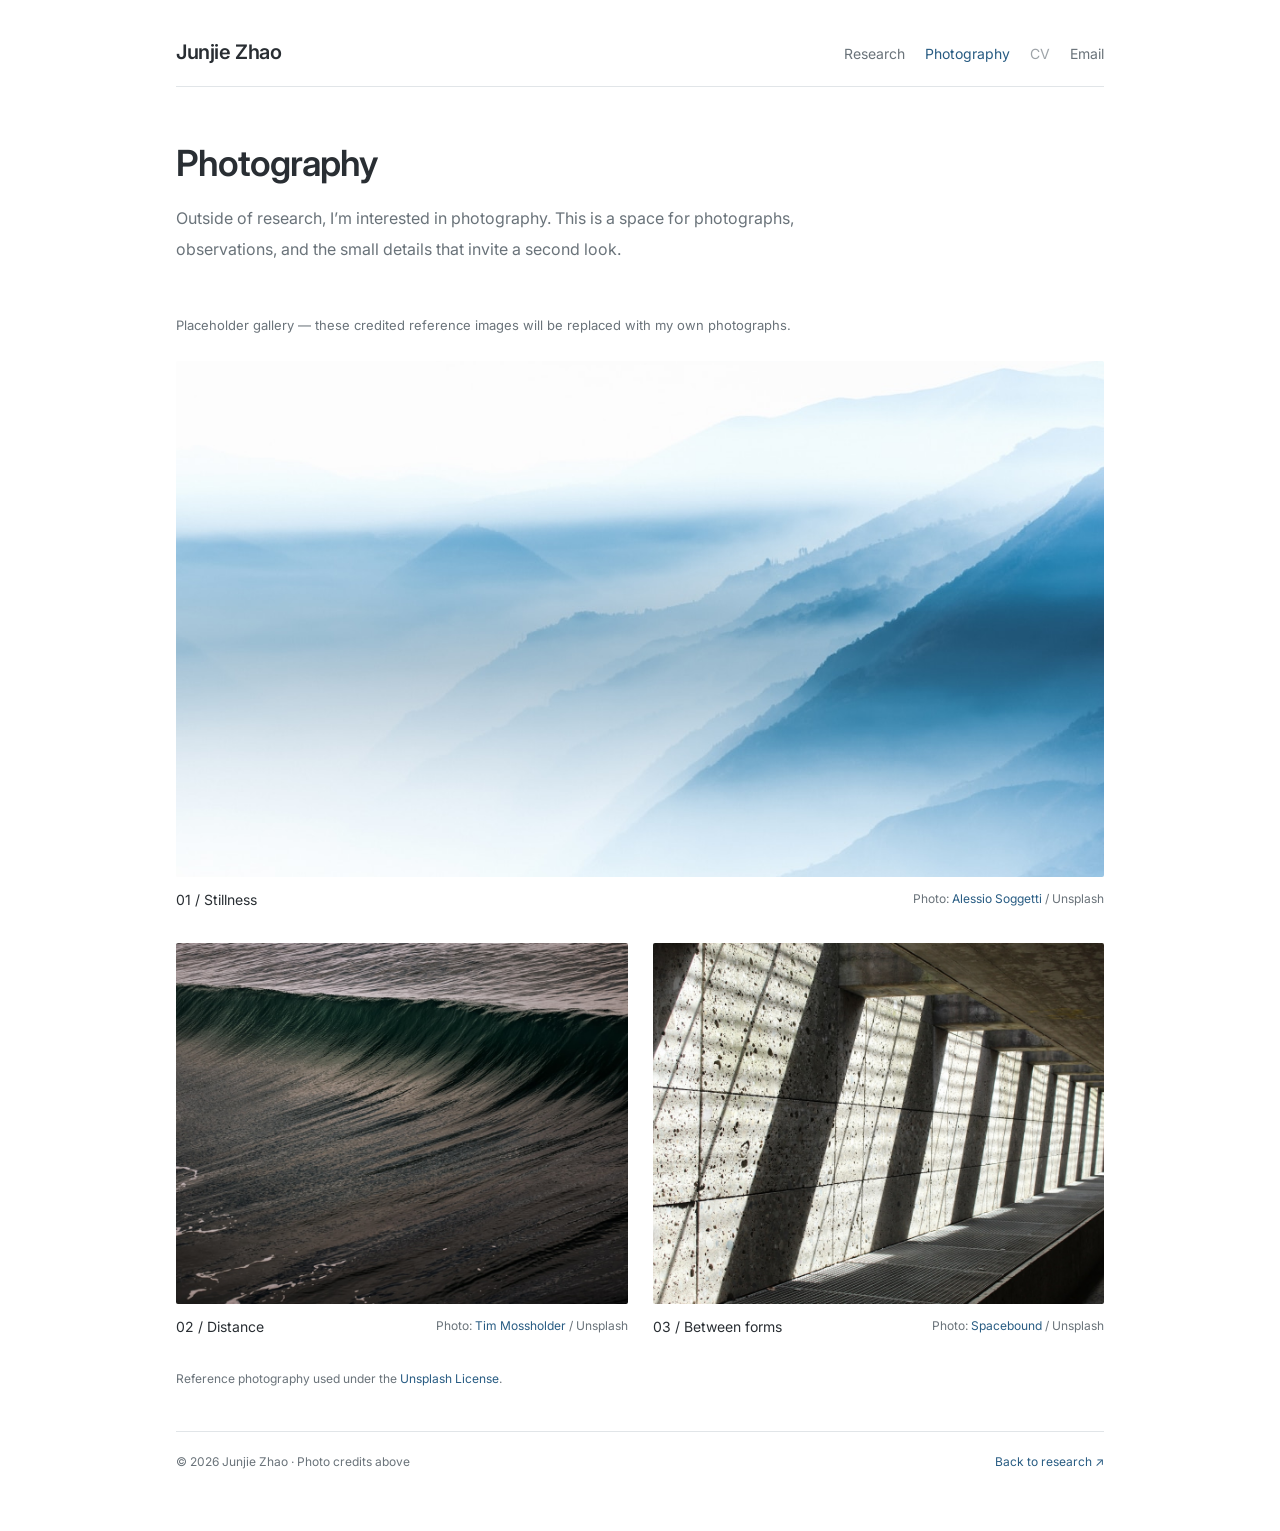
==== photography.html @ 43814880 "update" ====
<!doctype html><html lang="en"><head><meta charset="utf-8"><meta name="viewport" content="width=device-width,initial-scale=1"><title>Photography | Junjie Zhao</title><meta name="description" content="Junjie Zhao, Computer Science undergraduate at the University of Rochester. Research in XR systems, human–AI interaction, and computer vision."><link rel="icon" href="assets/images/avatar.svg"><link rel="preconnect" href="https://fonts.googleapis.com"><link rel="preconnect" href="https://fonts.gstatic.com" crossorigin><link href="https://fonts.googleapis.com/css2?family=Inter:wght@400;500;600&amp;display=swap" rel="stylesheet"><link rel="stylesheet" href="assets/css/style.css?v=cv-pending"></head><body class="photo-page"><a class="skip-link" href="#main">Skip to content</a><div class="page"><header class="photo-top"><a href="index.html">Junjie Zhao</a><nav aria-label="Site navigation"><a href="index.html">Research</a><a href="photography.html" aria-current="page">Photography</a><span class="cv-placeholder" aria-disabled="true">CV</span><a href="mailto:jzhao58@u.rochester.edu">Email</a></nav></header><main id="main"><div class="photo-intro"><h1>Photography</h1><p>Outside of research, I’m interested in photography. This is a space for photographs, observations, and the small details that invite a second look.</p></div><section id="photography" aria-labelledby="photography-heading">
          <div class="section-heading"><div><h2 id="photography-heading">Photography</h2></div><span class="section-meta muted">Gallery preview / 01–03</span></div>
          <p class="gallery-notice">Placeholder gallery — these credited reference images will be replaced with my own photographs.</p>
          <div class="photo-grid">
            <figure class="photo photo-wide">
              <a href="assets/images/photo-01.jpg" target="_blank" rel="noopener" aria-label="Open sample mountain photograph"><img src="assets/images/photo-01.jpg" alt="Blue mountain ridges fading into mist in Italy; reference photo by Alessio Soggetti" width="1200" height="801" loading="lazy" decoding="async"></a>
              <figcaption><span class="photo-title">01 / Stillness</span><span class="photo-credit">Photo: <a href="https://unsplash.com/photos/blue-mountain-and-mist-KQXeabDx7dI" target="_blank" rel="noopener noreferrer">Alessio Soggetti</a> / Unsplash</span></figcaption>
            </figure>
            <figure class="photo">
              <a href="assets/images/photo-02.jpg" target="_blank" rel="noopener" aria-label="Open sample ocean photograph"><img src="assets/images/photo-02.jpg" alt="Dark ocean waves near Avila Beach; reference photo by Tim Mossholder" width="1200" height="800" loading="lazy" decoding="async"></a>
              <figcaption><span class="photo-title">02 / Distance</span><span class="photo-credit">Photo: <a href="https://unsplash.com/photos/blue-ocean-waves-during-daytime-uj9luvxULuY" target="_blank" rel="noopener noreferrer">Tim Mossholder</a> / Unsplash</span></figcaption>
            </figure>
            <figure class="photo">
              <a href="assets/images/photo-03.jpg" target="_blank" rel="noopener" aria-label="Open sample architecture photograph"><img src="assets/images/photo-03.jpg" alt="Concrete corridor with diagonal light in Munich; reference photo by Spacebound" width="1200" height="800" loading="lazy" decoding="async"></a>
              <figcaption><span class="photo-title">03 / Between forms</span><span class="photo-credit">Photo: <a href="https://unsplash.com/photos/concrete-wall-with-diagonal-light-and-shadow-patterns-mSUf5ksmZIg" target="_blank" rel="noopener noreferrer">Spacebound</a> / Unsplash</span></figcaption>
            </figure>
          </div>
          <p class="gallery-note">Reference photography used under the <a href="https://unsplash.com/license" target="_blank" rel="noopener noreferrer">Unsplash License</a>.</p>
        </section></main><footer><span>© 2026 Junjie Zhao · Photo credits above</span><a href="index.html">Back to research ↗</a></footer></div></body></html>
---- assets/css/style.css ----
:root{--font-sans:"Inter",-apple-system,BlinkMacSystemFont,"Segoe UI",Arial,sans-serif}
[hidden]{display:none!important}*{box-sizing:border-box}html{scroll-padding-top:24px}body{--bg:#fff;--ink:#292e33;--muted:#6a737a;--line:#e1e5e8;--accent:#285c83;margin:0;background:var(--bg);color:var(--ink);font:16px/1.7 -apple-system,BlinkMacSystemFont,"Segoe UI",Arial,sans-serif;-webkit-font-smoothing:antialiased}.page{max-width:1000px;margin:auto;padding:42px 45px}h1,h2,h3{line-height:1.35;margin:0;font-weight:500}h1{font-size:36px;letter-spacing:-1px}h2{font-size:23px;letter-spacing:-.4px}h3{font-size:17px;letter-spacing:-.1px}a{color:var(--accent);text-decoration:none;text-underline-offset:4px}a:hover{text-decoration:underline}:focus-visible{outline:2px solid var(--accent);outline-offset:4px}p{margin:0 0 14px}strong{font-weight:600}img{max-width:100%;height:auto;display:block}.portrait{width:120px;height:120px;object-fit:cover;border-radius:50%;background:#f5f6f7}.intro{margin:0 0 32px}.intro h1{margin-bottom:5px}.affiliation{font-size:14px;color:var(--muted);margin-bottom:21px}.application{font-size:14px;color:var(--accent);margin-top:18px}.links,nav{display:flex;gap:22px;flex-wrap:wrap;font-size:14px}.links{margin-top:20px}nav a{color:var(--muted)}.top{display:flex;justify-content:space-between;align-items:baseline;gap:25px;padding-bottom:22px;margin-bottom:30px;border-bottom:1px solid var(--line)}.top>a{font-size:22px;color:var(--ink);font-weight:500}.top nav{font-size:14px;gap:20px}.intro-copy{min-width:0}section{margin-top:35px;min-width:0}.section-heading{display:flex;align-items:baseline;justify-content:space-between;gap:18px;margin-bottom:19px}.section-meta,.section-caption{display:none}.publication{margin:0 0 25px}.publication:last-child{margin-bottom:0}.pub-meta{display:flex;gap:10px;font-size:12px;color:var(--accent);margin-bottom:6px}.publication h3{font-size:17px;font-weight:500;line-height:1.5;margin-bottom:6px}.publication h3 a{color:var(--accent)}.authors{font-size:14px;margin-bottom:3px;color:var(--muted)}.authors strong{color:var(--ink)}.pub-summary{font-size:14px;margin-bottom:6px;color:var(--muted)}.paper-details{display:flex;flex-wrap:wrap;gap:18px;font-size:14px;margin-top:7px}.paper-details details{max-width:100%}.paper-details details[open]{flex-basis:100%}summary{color:var(--accent);cursor:pointer;font-size:14px}pre{background:#f7f8f9;border:1px solid var(--line);padding:16px;overflow:auto;font:12px/1.65 ui-monospace,monospace;max-width:100%}.interests{display:grid;grid-template-columns:repeat(3,minmax(0,1fr));gap:22px}.interests h3{font-size:15px;margin-bottom:7px}.interests p{font-size:14px;color:var(--muted);margin:0}.news-list{list-style:none;padding:0;margin:0}.news-list li{display:grid;grid-template-columns:80px 1fr;gap:15px;margin-bottom:10px}.news-list time{font-size:12px;line-height:2;color:var(--muted)}.news-list p{font-size:14px;margin:0}.project{padding:20px 0;border-top:1px solid var(--line)}.project:first-child{border:0;padding-top:0}.project:last-child{padding-bottom:0}.small-label{font-size:12px;color:var(--muted)}.project h3{margin:7px 0 10px}.project p{margin-bottom:12px}.project-role{font-size:14px;color:var(--muted)}.project-footnote{font-size:13px;color:var(--muted);margin-top:12px}.project details p{margin-top:12px}.tags{display:flex;flex-wrap:wrap;gap:14px;color:var(--muted);font-size:12px;margin-bottom:12px}.text-link{display:inline-block;font-size:14px;margin-top:10px}.education-row{display:flex;justify-content:space-between;align-items:start;gap:25px;margin:0 0 22px}.education-row h3{margin-bottom:5px}.education-row p{font-size:14px;margin-bottom:4px}.education-year{font-size:13px;color:var(--muted);white-space:nowrap}.recognition-list{font-size:14px;padding-left:18px;margin:15px 0 0}.recognition-list li{margin:10px 0}.recognition-list span{display:block;color:var(--muted);font-size:13px}.muted,.experience-note,.contact-address{color:var(--muted)}.experience-note{font-size:14px}.photo-grid{display:grid;grid-template-columns:repeat(3,minmax(0,1fr));gap:18px}.photo{margin:0}.photo img{width:100%;aspect-ratio:1.5;object-fit:cover}.photo-title{display:none}.photo-credit{font-size:12px;color:var(--muted)}.photo figcaption{line-height:1.6;margin-top:8px}.gallery-notice,.gallery-note{font-size:12px;color:var(--muted)}.gallery-note{margin-top:15px}.contact-actions{font-size:16px;overflow-wrap:anywhere;margin:15px 0}.contact-address{font-size:14px}footer{display:flex;justify-content:space-between;gap:20px;border-top:1px solid var(--line);margin-top:50px;padding-top:20px;color:var(--muted);font-size:12px}.skip-link{position:absolute;top:-100px;left:15px;background:#fff;z-index:5;padding:8px}.skip-link:focus{top:10px}.mini-label{color:var(--muted);font-size:13px}.divider-nav{border-top:1px solid var(--line);border-bottom:1px solid var(--line);padding:13px 0;margin:26px 0 35px}::selection{background:#d9e7f1;color:#203a50}@media(max-width:760px){.page{padding:26px 24px}.top{flex-direction:column;gap:15px}.top nav{gap:15px}.interests{grid-template-columns:1fr;gap:15px}.education-row{display:block}.education-year{white-space:normal}.photo-grid{gap:12px}.intro h1{font-size:32px}h2{font-size:22px}.links,nav{gap:18px}.news-list li{grid-template-columns:68px minmax(0,1fr);gap:12px}}@media(max-width:450px){.page{padding:23px 20px}.photo-grid{grid-template-columns:1fr}.photo{margin-bottom:12px}.news-list time{font-size:12px}.top nav{font-size:13px}}

/* Quiet typography, keyboard access, and motion that respects system settings. */
body{font-family:var(--font-sans)}
h1,h2,h3{text-wrap:balance}p,li{overflow-wrap:break-word}main,aside,.pub-content{min-width:0}
a{transition:color .16s ease,text-decoration-color .16s ease}summary{width:fit-content;max-width:100%;padding:3px 0}
details[open]>summary{margin-bottom:10px}details>pre{margin-top:10px}pre{white-space:pre-wrap;overflow-wrap:anywhere}
.paper-details a,.paper-details summary{font-size:13px}.publication h3{font-weight:500}
.intro h1,.profile-rail h1{font-family:var(--font-sans);font-weight:400}
.contact-actions{overflow-wrap:anywhere}.profile-rail>p,.small-label,.education-year,.news-list time{color:#626970}
.links a,.rail-links a{padding:3px 0}.portrait{flex-shrink:0}
@media(prefers-reduced-motion:no-preference){html{scroll-behavior:smooth}a:hover{transition-duration:.15s}}
@media(prefers-reduced-motion:reduce){*{animation:none!important;transition:none!important;scroll-behavior:auto!important}}
@media print{.page{max-width:none;padding:0}body{font-size:11pt}.profile-rail{position:static}.skip-link,nav,.rail-navigation{display:none}.publication,.project{break-inside:avoid}a{color:inherit}footer{margin-top:20px}}

.page{max-width:1280px;padding:0 32px}.scholar-layout{display:grid;grid-template-columns:280px minmax(0,1fr);gap:0}
.identity{align-self:start;position:sticky;top:var(--sidebar-offset,24px);margin-top:48px;padding:0 32px 24px 0;max-height:none;overflow:visible;border-right:1px solid var(--line)}
.identity-image{display:block;width:168px;margin-bottom:20px}.identity-image img{width:168px;height:191px;border-radius:4px}
.identity h1{font:600 32px/1.2 var(--font-sans);letter-spacing:-.8px;margin:0 0 8px}
.identity-role{font-size:14px;font-weight:500;color:var(--accent);line-height:1.5;margin:0 0 5px}.identity-place{font-size:14px;color:#636971;line-height:1.8;margin-bottom:20px}
.rail-navigation{display:flex;flex-direction:column;gap:3px;font-size:15px;margin:0}.rail-navigation a{padding:5px 0;color:#51565d}
.rail-navigation a:hover{color:var(--accent)}.beyond{border-top:1px solid var(--line);padding-top:20px;margin-top:8px}.beyond>span{display:block;font-size:12px;letter-spacing:0;text-transform:none;color:#687078;margin-bottom:10px}.beyond>a{display:flex;justify-content:space-between;font-size:14px;color:var(--accent)}
.identity-contact{display:grid;grid-template-columns:repeat(2,max-content);gap:8px 18px;margin-top:22px;font-size:14px}.identity-small{font-size:12px;color:#6a7179;margin:11px 0 0}
.scholar-content{padding:48px 0 0 48px;min-width:0}.scholar-content .intro{margin-bottom:28px}.scholar-content .intro>h2{font:600 24px/1.35 var(--font-sans);letter-spacing:-.5px;margin-bottom:21px}.scholar-content .intro>p{font-size:16px;line-height:1.75;margin-bottom:13px}.scholar-content .intro .application{font-size:14px;margin-top:18px;color:var(--accent)}
.scholar-content section{margin-top:40px}.section-heading{margin-bottom:22px;display:flex;align-items:center;gap:20px}.section-heading:after{content:"";height:1px;background:var(--line);flex:1}.section-heading h2{font:600 20px/1.4 var(--font-sans);text-transform:none;letter-spacing:-.4px;color:var(--ink)}
#research .interests{display:flex;flex-wrap:wrap;gap:7px}#research .interests article{border:1px solid var(--line);padding:5px 10px;border-radius:3px}#research .interests h3{font:400 13px/1.5 var(--font-sans);margin:0}#research .interests p{display:none}#research{margin-top:22px}
 .news-list li{grid-template-columns:76px minmax(0,1fr);gap:14px;margin-bottom:10px}.news-list time{font-size:13px;line-height:1.8}.news-list p{font-size:15px;line-height:1.8}.news-list strong{font-weight:500}
.publication{display:grid;grid-template-columns:minmax(180px,32%) minmax(0,1fr);gap:0 24px;padding:0 0 25px;margin:0 0 25px;border-bottom:1px solid var(--line)}.publication:last-child{border-bottom:0;padding-bottom:0;margin-bottom:0}
.publication .paper-figure{grid-column:1;grid-row:1/3;align-self:stretch;display:flex;flex-direction:column;min-height:0;margin:0}.paper-figure>a{position:relative;display:block;flex:1;min-height:140px;background:white;border:1px solid var(--line);border-radius:3px}.paper-figure img{position:absolute;inset:8px;width:calc(100% - 16px);height:calc(100% - 16px);object-fit:contain}.paper-figure figcaption{flex:none;font-size:11px;line-height:1.5;margin-top:7px;color:var(--muted)}.paper-figure figcaption a{color:var(--muted)}
.publication .pub-meta{grid-column:2;display:flex;flex-wrap:wrap;gap:7px;font-size:13px;font-weight:500;line-height:1.6;margin:0 0 7px}.publication .pub-content{grid-column:2}.publication h3,.publication h3 a{font:600 18px/1.5 var(--font-sans);color:var(--ink);text-decoration:none}.publication h3 a:hover{text-decoration:underline;text-decoration-thickness:1px}.publication h3{margin-bottom:9px}.authors{font-size:14px;line-height:1.8}.pub-summary{font-size:14px;line-height:1.75;margin-top:7px}.paper-details{gap:14px;margin-top:9px}.paper-details>a{padding:3px 0}.paper-details a,.paper-details summary{font-size:13px}
.project h3{font:600 18px/1.5 var(--font-sans)}.project p{font-size:16px;line-height:1.75}.project .project-role{font-size:14px}.project .project-footnote{font-size:13px}.small-label{font-size:12px;letter-spacing:.01em}.tags{font-size:13px;gap:14px}.project summary{font-size:14px}.education-row h3{font:500 16px/1.5 var(--font-sans)}.education-row p,.recognition-list{font-size:15px;line-height:1.75}.education-row{gap:14px}.education-year{font-size:13px}.recognition-list span{font-size:14px}.experience-note{font-size:14px}.scholar-content #contact p{font-size:15px}.contact-actions{font-size:16px}.page>footer{margin:42px 0 0 328px;padding:20px 0 26px;font-size:12px}
@media(max-width:1000px){.scholar-layout{grid-template-columns:250px minmax(0,1fr)}.identity{padding-right:28px}.scholar-content{padding-left:32px}.publication{grid-template-columns:minmax(168px,32%) minmax(0,1fr);gap:0 20px}.page>footer{margin-left:282px}.education-row{display:block}}
@media(max-width:820px){.page{padding:0 24px}.scholar-layout{display:block}.identity{position:static;top:auto;margin-top:0;max-height:none;padding:30px 0 24px;border-right:0;border-bottom:1px solid var(--line)}.identity-image{float:right;width:104px;margin:0 0 18px 20px}.identity-image img{width:104px;height:118px}.identity h1{font-size:32px}.identity-place{margin-bottom:18px}.rail-navigation{clear:both;flex-direction:row;flex-wrap:wrap;gap:5px 19px;margin:0}.beyond{padding:15px 0 0;margin:13px 0 0;display:flex;align-items:baseline;gap:20px}.beyond>span{margin:0}.beyond>a{gap:20px}.identity-contact{margin-top:15px}.identity-small{display:none}.scholar-content{padding:29px 0 0}.scholar-content .intro>h2{font-size:24px}.scholar-content .intro>p{font-size:16px}.page>footer{margin:35px 0 0}.publication{grid-template-columns:minmax(180px,32%) minmax(0,1fr)}}
@media(max-width:440px){.page{padding:0 20px}.publication{grid-template-columns:1fr}.publication .paper-figure{grid-column:1;grid-row:auto;width:100%;margin-bottom:14px}.paper-figure>a{max-width:none;min-height:0}.paper-figure figcaption{font-size:11px}.publication .pub-meta,.publication .pub-content{grid-column:1}.publication h3,.publication h3 a{font-size:18px}.authors{font-size:14px}.identity-role{max-width:170px}.news-list li{grid-template-columns:70px minmax(0,1fr);gap:10px}}
@media print{.identity{position:static;top:auto;margin-top:0;max-height:none}.scholar-layout{grid-template-columns:170px 1fr}.scholar-content{padding:0 0 0 25px}.identity{padding-top:0}.paper-figure{break-inside:avoid}.page>footer{margin-left:0}}

body.photo-page{background:#fff}.photo-page .page{max-width:1000px;padding:38px 36px}.photo-top{display:flex;justify-content:space-between;align-items:baseline;gap:24px;border-bottom:1px solid var(--line);padding-bottom:20px}.photo-top>a{color:var(--ink);font:600 20px/1.4 var(--font-sans);letter-spacing:-.4px}.photo-top nav{font-size:14px;gap:20px}.photo-top [aria-current]{color:var(--accent)}
.photo-intro{max-width:640px;padding:55px 0 18px}.photo-intro h1{font:600 36px/1.2 var(--font-sans);letter-spacing:-1px;margin-bottom:18px}.photo-intro p{color:var(--muted);font-size:16px;line-height:1.9}.photo-page #photography{margin:18px 0 0}.photo-page #photography>.section-heading{display:none}.photo-page .gallery-notice{max-width:670px;font-size:13px;line-height:1.8;margin-bottom:24px}.photo-page .photo-grid{grid-template-columns:1fr 1fr;gap:32px 25px}.photo-page .photo:first-child{grid-column:1/-1}.photo-page .photo:first-child img{aspect-ratio:1.8}.photo-page .photo img{aspect-ratio:1.25;border-radius:2px;transition:opacity .2s}.photo-page .photo a:hover img{opacity:.91}.photo-page .photo figcaption{display:flex;justify-content:space-between;flex-wrap:wrap;gap:5px;margin-top:12px}.photo-page .photo-title{display:inline;font-size:14px;color:var(--ink)}.photo-page .photo-credit{font-size:12px}.photo-page .gallery-note{margin:30px 0;font-size:12px}.photo-page footer{margin:42px 0 0;padding:20px 0;font-size:12px}
@media(max-width:600px){.photo-page .page{padding:26px 22px}.photo-top{align-items:center}.photo-top nav{gap:13px}.photo-intro{padding-top:38px}.photo-intro h1{font-size:32px}.photo-page .photo-grid{grid-template-columns:1fr;gap:28px}.photo-page .photo:first-child{grid-column:auto}.photo-page .photo:first-child img{aspect-ratio:1.5}.photo-page .photo img{aspect-ratio:1.5}}

/* Separate academic background, teaching, and industry experience. */
.experience-institution{font-size:14px;color:var(--muted);margin:0 0 22px}
#teaching-experience .education-row{margin-bottom:20px}
#teaching-experience .education-row:last-child,#internships .education-row:last-child{margin-bottom:0}
.rail-navigation{gap:1px}.rail-navigation a{padding-top:3px;padding-bottom:3px}

.contact-profiles{display:flex;flex-wrap:wrap;gap:12px 24px;margin:0 0 18px;font-size:14px}

/* Stack paper figures before the text when two columns would become cramped. */
@media(max-width:600px){
 .publication{grid-template-columns:minmax(0,1fr)}
 .publication .paper-figure{grid-column:1;grid-row:auto;display:block;width:100%;max-width:360px;margin:0 0 18px}
 .paper-figure>a{min-height:0;aspect-ratio:1.8}
 .publication .pub-meta,.publication .pub-content{grid-column:1}
}

/* CV remains inactive until the external document link is supplied. */
.cv-placeholder{color:var(--muted);opacity:.65}
.rail-navigation .cv-placeholder{padding:3px 0}
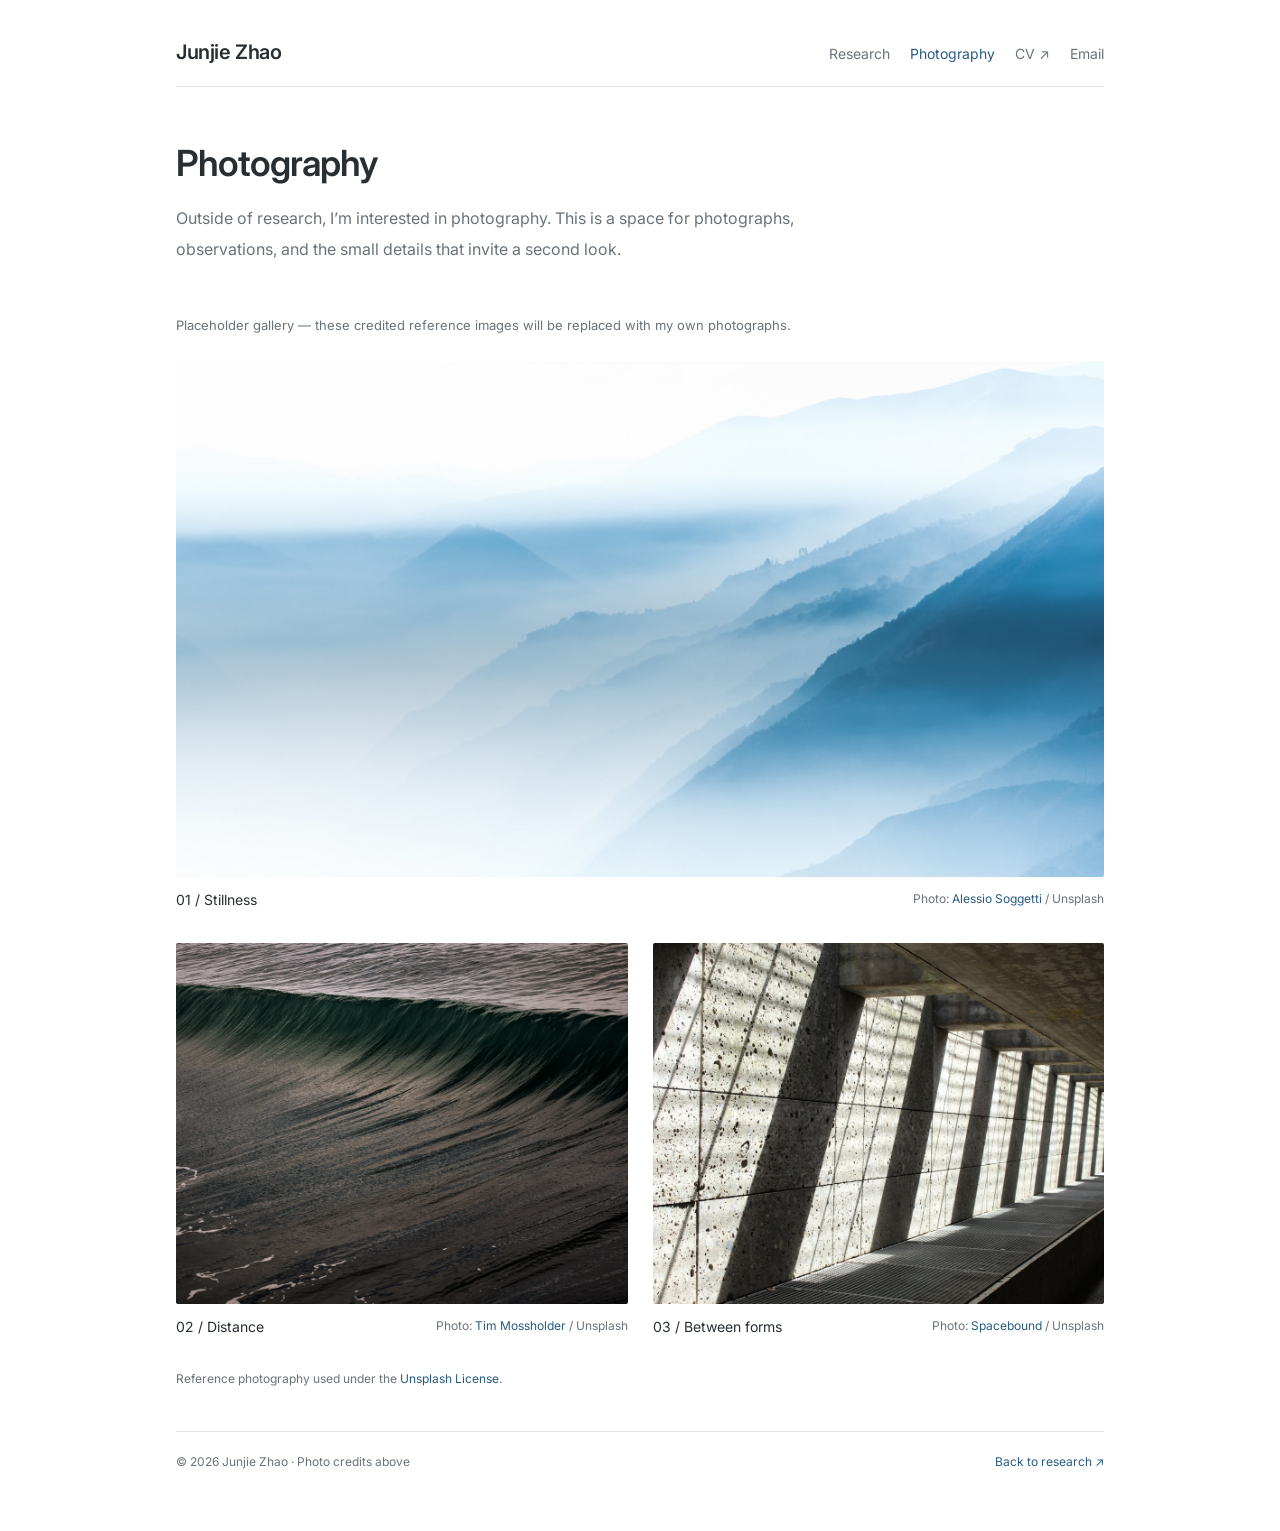
==== commit 8a5db3bc: "update" ====
--- a/photography.html
+++ b/photography.html
@@ -1,4 +1,4 @@
-<!doctype html><html lang="en"><head><meta charset="utf-8"><meta name="viewport" content="width=device-width,initial-scale=1"><title>Photography | Junjie Zhao</title><meta name="description" content="Junjie Zhao, Computer Science undergraduate at the University of Rochester. Research in XR systems, human–AI interaction, and computer vision."><link rel="icon" href="assets/images/avatar.svg"><link rel="preconnect" href="https://fonts.googleapis.com"><link rel="preconnect" href="https://fonts.gstatic.com" crossorigin><link href="https://fonts.googleapis.com/css2?family=Inter:wght@400;500;600&amp;display=swap" rel="stylesheet"><link rel="stylesheet" href="assets/css/style.css?v=cv-pending"></head><body class="photo-page"><a class="skip-link" href="#main">Skip to content</a><div class="page"><header class="photo-top"><a href="index.html">Junjie Zhao</a><nav aria-label="Site navigation"><a href="index.html">Research</a><a href="photography.html" aria-current="page">Photography</a><span class="cv-placeholder" aria-disabled="true">CV</span><a href="mailto:jzhao58@u.rochester.edu">Email</a></nav></header><main id="main"><div class="photo-intro"><h1>Photography</h1><p>Outside of research, I’m interested in photography. This is a space for photographs, observations, and the small details that invite a second look.</p></div><section id="photography" aria-labelledby="photography-heading">
+<!doctype html><html lang="en"><head><meta charset="utf-8"><meta name="viewport" content="width=device-width,initial-scale=1"><title>Photography | Junjie Zhao</title><meta name="description" content="Junjie Zhao, Computer Science undergraduate at the University of Rochester. Research in XR systems, human–AI interaction, and computer vision."><link rel="icon" href="assets/images/avatar.svg"><link rel="preconnect" href="https://fonts.googleapis.com"><link rel="preconnect" href="https://fonts.gstatic.com" crossorigin><link href="https://fonts.googleapis.com/css2?family=Inter:wght@400;500;600&amp;display=swap" rel="stylesheet"><link rel="stylesheet" href="assets/css/style.css?v=cv-pdf"></head><body class="photo-page"><a class="skip-link" href="#main">Skip to content</a><div class="page"><header class="photo-top"><a href="index.html">Junjie Zhao</a><nav aria-label="Site navigation"><a href="index.html">Research</a><a href="photography.html" aria-current="page">Photography</a><a href="assets/Junjie-Zhao-CV.pdf" target="_blank" rel="noopener noreferrer">CV ↗</a><a href="mailto:jzhao58@u.rochester.edu">Email</a></nav></header><main id="main"><div class="photo-intro"><h1>Photography</h1><p>Outside of research, I’m interested in photography. This is a space for photographs, observations, and the small details that invite a second look.</p></div><section id="photography" aria-labelledby="photography-heading">
           <div class="section-heading"><div><h2 id="photography-heading">Photography</h2></div><span class="section-meta muted">Gallery preview / 01–03</span></div>
           <p class="gallery-notice">Placeholder gallery — these credited reference images will be replaced with my own photographs.</p>
           <div class="photo-grid">
--- a/assets/css/style.css
+++ b/assets/css/style.css
@@ -55,6 +55,4 @@
  .publication .pub-meta,.publication .pub-content{grid-column:1}
 }
 
-/* CV remains inactive until the external document link is supplied. */
-.cv-placeholder{color:var(--muted);opacity:.65}
-.rail-navigation .cv-placeholder{padding:3px 0}
+
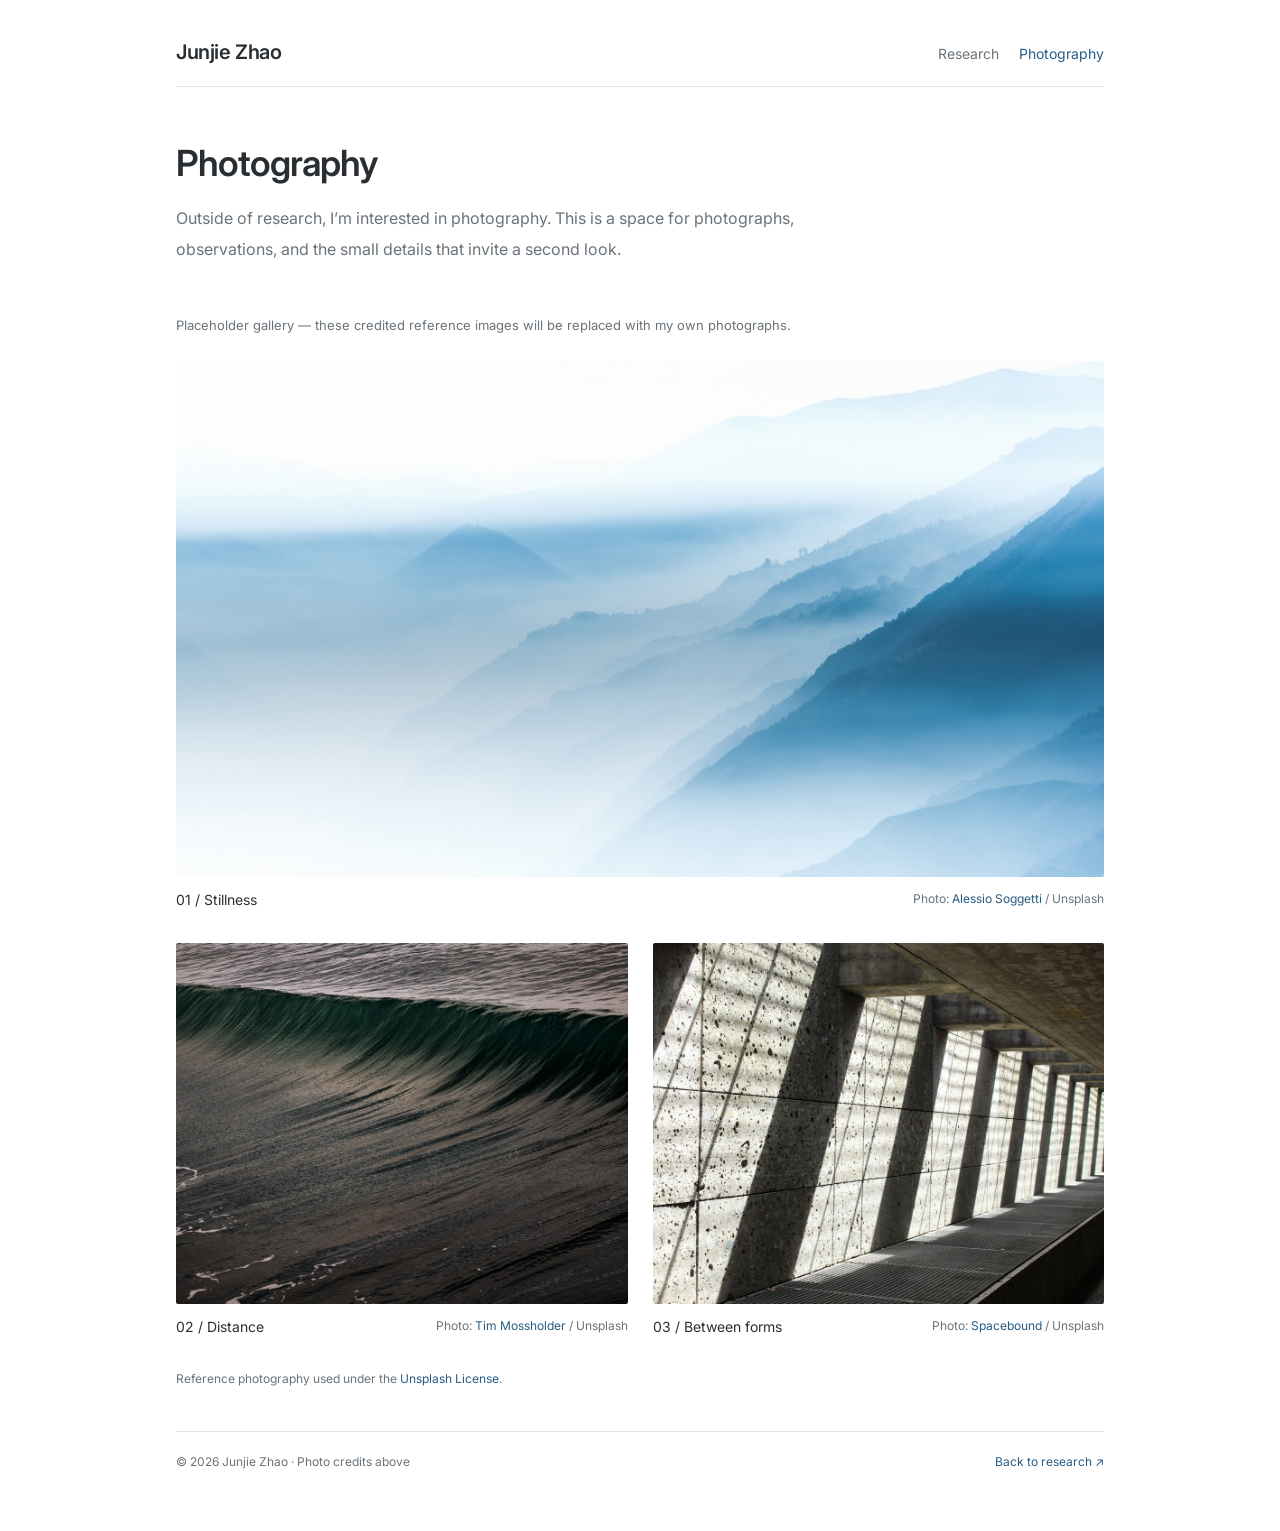
==== commit 3409bb22: "update" ====
--- a/photography.html
+++ b/photography.html
@@ -1,4 +1,4 @@
-<!doctype html><html lang="en"><head><meta charset="utf-8"><meta name="viewport" content="width=device-width,initial-scale=1"><title>Photography | Junjie Zhao</title><meta name="description" content="Junjie Zhao, Computer Science undergraduate at the University of Rochester. Research in XR systems, human–AI interaction, and computer vision."><link rel="icon" href="assets/images/avatar.svg"><link rel="preconnect" href="https://fonts.googleapis.com"><link rel="preconnect" href="https://fonts.gstatic.com" crossorigin><link href="https://fonts.googleapis.com/css2?family=Inter:wght@400;500;600&amp;display=swap" rel="stylesheet"><link rel="stylesheet" href="assets/css/style.css?v=cv-pdf"></head><body class="photo-page"><a class="skip-link" href="#main">Skip to content</a><div class="page"><header class="photo-top"><a href="index.html">Junjie Zhao</a><nav aria-label="Site navigation"><a href="index.html">Research</a><a href="photography.html" aria-current="page">Photography</a><a href="assets/Junjie-Zhao-CV.pdf" target="_blank" rel="noopener noreferrer">CV ↗</a><a href="mailto:jzhao58@u.rochester.edu">Email</a></nav></header><main id="main"><div class="photo-intro"><h1>Photography</h1><p>Outside of research, I’m interested in photography. This is a space for photographs, observations, and the small details that invite a second look.</p></div><section id="photography" aria-labelledby="photography-heading">
+<!doctype html><html lang="en"><head><meta charset="utf-8"><meta name="viewport" content="width=device-width,initial-scale=1"><title>Photography | Junjie Zhao</title><meta name="description" content="Junjie Zhao, Computer Science undergraduate at the University of Rochester. Research in XR systems, human–AI interaction, and computer vision."><link rel="icon" type="image/x-icon" sizes="16x16 32x32 48x48" href="favicon.ico?v=roof-1"><link rel="icon" type="image/png" sizes="32x32" href="assets/images/roof-icon-32.png?v=roof-1"><link rel="apple-touch-icon" sizes="180x180" href="assets/images/apple-touch-icon.png?v=roof-1"><link rel="preconnect" href="https://fonts.googleapis.com"><link rel="preconnect" href="https://fonts.gstatic.com" crossorigin><link href="https://fonts.googleapis.com/css2?family=Inter:wght@400;500;600&amp;display=swap" rel="stylesheet"><link rel="stylesheet" href="assets/css/style.css?v=larger-portrait"></head><body class="photo-page"><a class="skip-link" href="#main">Skip to content</a><div class="page"><header class="photo-top"><a href="index.html">Junjie Zhao</a><nav aria-label="Site navigation"><a href="index.html">Research</a><a href="photography.html" aria-current="page">Photography</a></nav></header><main id="main"><div class="photo-intro"><h1>Photography</h1><p>Outside of research, I’m interested in photography. This is a space for photographs, observations, and the small details that invite a second look.</p></div><section id="photography" aria-labelledby="photography-heading">
           <div class="section-heading"><div><h2 id="photography-heading">Photography</h2></div><span class="section-meta muted">Gallery preview / 01–03</span></div>
           <p class="gallery-notice">Placeholder gallery — these credited reference images will be replaced with my own photographs.</p>
           <div class="photo-grid">
--- a/assets/css/style.css
+++ b/assets/css/style.css
@@ -16,7 +16,7 @@
 
 .page{max-width:1280px;padding:0 32px}.scholar-layout{display:grid;grid-template-columns:280px minmax(0,1fr);gap:0}
 .identity{align-self:start;position:sticky;top:var(--sidebar-offset,24px);margin-top:48px;padding:0 32px 24px 0;max-height:none;overflow:visible;border-right:1px solid var(--line)}
-.identity-image{display:block;width:168px;margin-bottom:20px}.identity-image img{width:168px;height:191px;border-radius:4px}
+.identity-image{display:block;width:240px;max-width:100%;margin-bottom:20px}.identity-image img{width:100%;height:auto;aspect-ratio:1;object-fit:cover;border-radius:4px}
 .identity h1{font:600 32px/1.2 var(--font-sans);letter-spacing:-.8px;margin:0 0 8px}
 .identity-role{font-size:14px;font-weight:500;color:var(--accent);line-height:1.5;margin:0 0 5px}.identity-place{font-size:14px;color:#636971;line-height:1.8;margin-bottom:20px}
 .rail-navigation{display:flex;flex-direction:column;gap:3px;font-size:15px;margin:0}.rail-navigation a{padding:5px 0;color:#51565d}
@@ -31,7 +31,7 @@
 .publication .pub-meta{grid-column:2;display:flex;flex-wrap:wrap;gap:7px;font-size:13px;font-weight:500;line-height:1.6;margin:0 0 7px}.publication .pub-content{grid-column:2}.publication h3,.publication h3 a{font:600 18px/1.5 var(--font-sans);color:var(--ink);text-decoration:none}.publication h3 a:hover{text-decoration:underline;text-decoration-thickness:1px}.publication h3{margin-bottom:9px}.authors{font-size:14px;line-height:1.8}.pub-summary{font-size:14px;line-height:1.75;margin-top:7px}.paper-details{gap:14px;margin-top:9px}.paper-details>a{padding:3px 0}.paper-details a,.paper-details summary{font-size:13px}
 .project h3{font:600 18px/1.5 var(--font-sans)}.project p{font-size:16px;line-height:1.75}.project .project-role{font-size:14px}.project .project-footnote{font-size:13px}.small-label{font-size:12px;letter-spacing:.01em}.tags{font-size:13px;gap:14px}.project summary{font-size:14px}.education-row h3{font:500 16px/1.5 var(--font-sans)}.education-row p,.recognition-list{font-size:15px;line-height:1.75}.education-row{gap:14px}.education-year{font-size:13px}.recognition-list span{font-size:14px}.experience-note{font-size:14px}.scholar-content #contact p{font-size:15px}.contact-actions{font-size:16px}.page>footer{margin:42px 0 0 328px;padding:20px 0 26px;font-size:12px}
 @media(max-width:1000px){.scholar-layout{grid-template-columns:250px minmax(0,1fr)}.identity{padding-right:28px}.scholar-content{padding-left:32px}.publication{grid-template-columns:minmax(168px,32%) minmax(0,1fr);gap:0 20px}.page>footer{margin-left:282px}.education-row{display:block}}
-@media(max-width:820px){.page{padding:0 24px}.scholar-layout{display:block}.identity{position:static;top:auto;margin-top:0;max-height:none;padding:30px 0 24px;border-right:0;border-bottom:1px solid var(--line)}.identity-image{float:right;width:104px;margin:0 0 18px 20px}.identity-image img{width:104px;height:118px}.identity h1{font-size:32px}.identity-place{margin-bottom:18px}.rail-navigation{clear:both;flex-direction:row;flex-wrap:wrap;gap:5px 19px;margin:0}.beyond{padding:15px 0 0;margin:13px 0 0;display:flex;align-items:baseline;gap:20px}.beyond>span{margin:0}.beyond>a{gap:20px}.identity-contact{margin-top:15px}.identity-small{display:none}.scholar-content{padding:29px 0 0}.scholar-content .intro>h2{font-size:24px}.scholar-content .intro>p{font-size:16px}.page>footer{margin:35px 0 0}.publication{grid-template-columns:minmax(180px,32%) minmax(0,1fr)}}
+@media(max-width:820px){.page{padding:0 24px}.scholar-layout{display:block}.identity{position:static;top:auto;margin-top:0;max-height:none;padding:30px 0 24px;border-right:0;border-bottom:1px solid var(--line)}.identity-image{float:right;width:128px;margin:0 0 18px 20px}.identity-image img{width:100%;height:auto}.identity h1{font-size:32px}.identity-place{margin-bottom:18px}.rail-navigation{clear:both;flex-direction:row;flex-wrap:wrap;gap:5px 19px;margin:0}.beyond{padding:15px 0 0;margin:13px 0 0;display:flex;align-items:baseline;gap:20px}.beyond>span{margin:0}.beyond>a{gap:20px}.identity-contact{margin-top:15px}.identity-small{display:none}.scholar-content{padding:29px 0 0}.scholar-content .intro>h2{font-size:24px}.scholar-content .intro>p{font-size:16px}.page>footer{margin:35px 0 0}.publication{grid-template-columns:minmax(180px,32%) minmax(0,1fr)}}
 @media(max-width:440px){.page{padding:0 20px}.publication{grid-template-columns:1fr}.publication .paper-figure{grid-column:1;grid-row:auto;width:100%;margin-bottom:14px}.paper-figure>a{max-width:none;min-height:0}.paper-figure figcaption{font-size:11px}.publication .pub-meta,.publication .pub-content{grid-column:1}.publication h3,.publication h3 a{font-size:18px}.authors{font-size:14px}.identity-role{max-width:170px}.news-list li{grid-template-columns:70px minmax(0,1fr);gap:10px}}
 @media print{.identity{position:static;top:auto;margin-top:0;max-height:none}.scholar-layout{grid-template-columns:170px 1fr}.scholar-content{padding:0 0 0 25px}.identity{padding-top:0}.paper-figure{break-inside:avoid}.page>footer{margin-left:0}}
 
@@ -43,7 +43,7 @@
 .experience-institution{font-size:14px;color:var(--muted);margin:0 0 22px}
 #teaching-experience .education-row{margin-bottom:20px}
 #teaching-experience .education-row:last-child,#internships .education-row:last-child{margin-bottom:0}
-.rail-navigation{gap:1px}.rail-navigation a{padding-top:3px;padding-bottom:3px}
+.rail-navigation a{padding-top:3px;padding-bottom:3px}
 
 .contact-profiles{display:flex;flex-wrap:wrap;gap:12px 24px;margin:0 0 18px;font-size:14px}
 
@@ -56,3 +56,22 @@
 }
 
 
+/* Keep mobile navigation spaced, wrapping, and usable in narrow panels. */
+@media(max-width:820px){
+ .rail-navigation{display:flex;flex-direction:row;flex-wrap:wrap;gap:8px 20px;min-width:0}
+ .rail-navigation a{display:inline-flex;align-items:center;min-height:40px;padding:4px 0;white-space:nowrap}
+ .identity-contact{display:flex;flex-wrap:wrap;gap:8px 24px}
+ .identity-contact a{display:inline-flex;align-items:center;min-height:36px}
+}
+@media(max-width:440px){
+ .identity-image{float:none;width:112px;margin:0 0 16px}
+ .identity-image img{width:100%;height:auto}
+ .identity h1{font-size:30px;overflow-wrap:anywhere}
+ .identity-role{max-width:none}
+ .rail-navigation{gap:6px 18px}
+ .section-heading h2{min-width:0;overflow-wrap:anywhere}
+ .pub-content,.education-row>div,.photo-top{min-width:0;overflow-wrap:anywhere}
+ .photo-top{flex-direction:column;align-items:flex-start;gap:16px}
+ .photo-top nav{gap:8px 18px}
+ .page>footer{flex-wrap:wrap}
+}
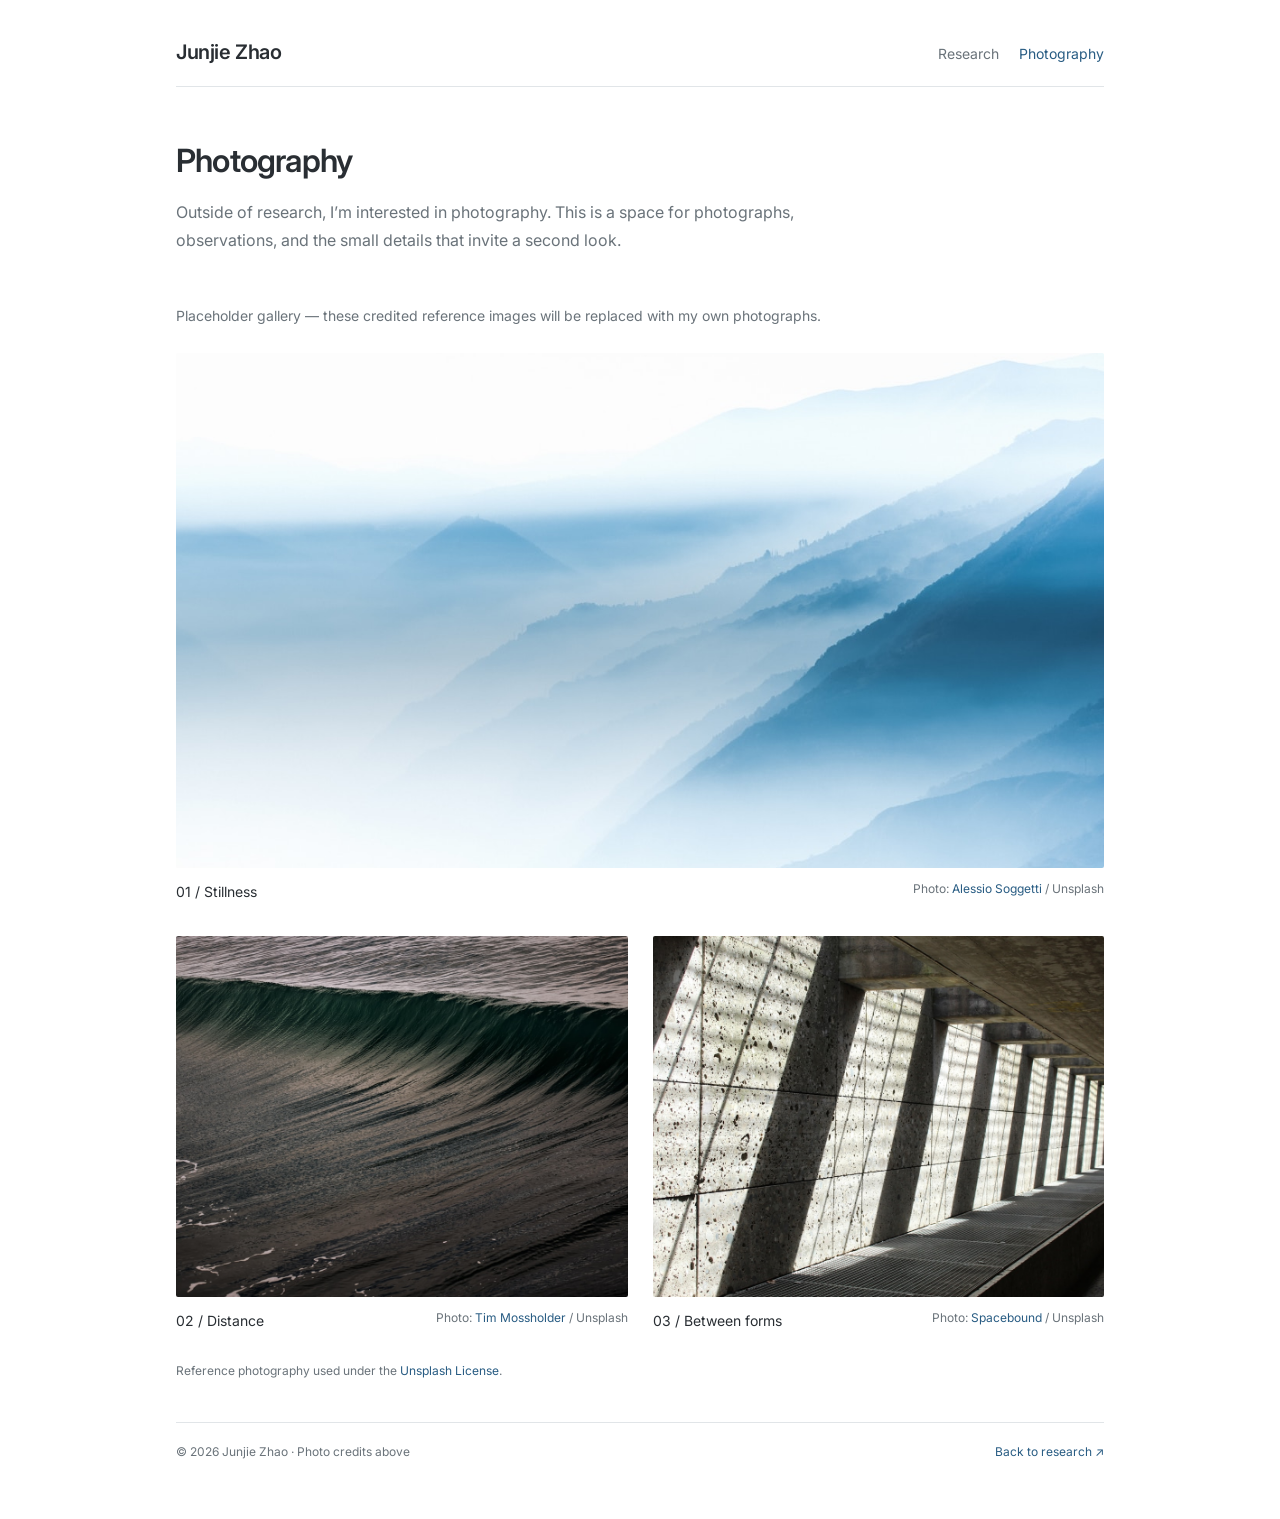
==== commit ae7d78e0: "update" ====
--- a/photography.html
+++ b/photography.html
@@ -1,4 +1,4 @@
-<!doctype html><html lang="en"><head><meta charset="utf-8"><meta name="viewport" content="width=device-width,initial-scale=1"><title>Photography | Junjie Zhao</title><meta name="description" content="Junjie Zhao, Computer Science undergraduate at the University of Rochester. Research in XR systems, human–AI interaction, and computer vision."><link rel="icon" type="image/x-icon" sizes="16x16 32x32 48x48" href="favicon.ico?v=roof-1"><link rel="icon" type="image/png" sizes="32x32" href="assets/images/roof-icon-32.png?v=roof-1"><link rel="apple-touch-icon" sizes="180x180" href="assets/images/apple-touch-icon.png?v=roof-1"><link rel="preconnect" href="https://fonts.googleapis.com"><link rel="preconnect" href="https://fonts.gstatic.com" crossorigin><link href="https://fonts.googleapis.com/css2?family=Inter:wght@400;500;600&amp;display=swap" rel="stylesheet"><link rel="stylesheet" href="assets/css/style.css?v=larger-portrait"></head><body class="photo-page"><a class="skip-link" href="#main">Skip to content</a><div class="page"><header class="photo-top"><a href="index.html">Junjie Zhao</a><nav aria-label="Site navigation"><a href="index.html">Research</a><a href="photography.html" aria-current="page">Photography</a></nav></header><main id="main"><div class="photo-intro"><h1>Photography</h1><p>Outside of research, I’m interested in photography. This is a space for photographs, observations, and the small details that invite a second look.</p></div><section id="photography" aria-labelledby="photography-heading">
+<!doctype html><html lang="en"><head><meta charset="utf-8"><meta name="viewport" content="width=device-width,initial-scale=1"><title>Photography | Junjie Zhao</title><meta name="description" content="Junjie Zhao, Computer Science undergraduate at the University of Rochester. Research in XR systems, human–AI interaction, and computer vision."><link rel="icon" type="image/x-icon" sizes="16x16 32x32 48x48" href="favicon.ico?v=roof-1"><link rel="icon" type="image/png" sizes="32x32" href="assets/images/roof-icon-32.png?v=roof-1"><link rel="apple-touch-icon" sizes="180x180" href="assets/images/apple-touch-icon.png?v=roof-1"><link rel="preconnect" href="https://fonts.googleapis.com"><link rel="preconnect" href="https://fonts.gstatic.com" crossorigin><link href="https://fonts.googleapis.com/css2?family=Inter:wght@400;500;600&amp;display=swap" rel="stylesheet"><link rel="stylesheet" href="assets/css/style.css?v=type-and-dates"></head><body class="photo-page"><a class="skip-link" href="#main">Skip to content</a><div class="page"><header class="photo-top"><a href="index.html">Junjie Zhao</a><nav aria-label="Site navigation"><a href="index.html">Research</a><a href="photography.html" aria-current="page">Photography</a></nav></header><main id="main"><div class="photo-intro"><h1>Photography</h1><p>Outside of research, I’m interested in photography. This is a space for photographs, observations, and the small details that invite a second look.</p></div><section id="photography" aria-labelledby="photography-heading">
           <div class="section-heading"><div><h2 id="photography-heading">Photography</h2></div><span class="section-meta muted">Gallery preview / 01–03</span></div>
           <p class="gallery-notice">Placeholder gallery — these credited reference images will be replaced with my own photographs.</p>
           <div class="photo-grid">
--- a/assets/css/style.css
+++ b/assets/css/style.css
@@ -1,5 +1,5 @@
 :root{--font-sans:"Inter",-apple-system,BlinkMacSystemFont,"Segoe UI",Arial,sans-serif}
-[hidden]{display:none!important}*{box-sizing:border-box}html{scroll-padding-top:24px}body{--bg:#fff;--ink:#292e33;--muted:#6a737a;--line:#e1e5e8;--accent:#285c83;margin:0;background:var(--bg);color:var(--ink);font:16px/1.7 -apple-system,BlinkMacSystemFont,"Segoe UI",Arial,sans-serif;-webkit-font-smoothing:antialiased}.page{max-width:1000px;margin:auto;padding:42px 45px}h1,h2,h3{line-height:1.35;margin:0;font-weight:500}h1{font-size:36px;letter-spacing:-1px}h2{font-size:23px;letter-spacing:-.4px}h3{font-size:17px;letter-spacing:-.1px}a{color:var(--accent);text-decoration:none;text-underline-offset:4px}a:hover{text-decoration:underline}:focus-visible{outline:2px solid var(--accent);outline-offset:4px}p{margin:0 0 14px}strong{font-weight:600}img{max-width:100%;height:auto;display:block}.portrait{width:120px;height:120px;object-fit:cover;border-radius:50%;background:#f5f6f7}.intro{margin:0 0 32px}.intro h1{margin-bottom:5px}.affiliation{font-size:14px;color:var(--muted);margin-bottom:21px}.application{font-size:14px;color:var(--accent);margin-top:18px}.links,nav{display:flex;gap:22px;flex-wrap:wrap;font-size:14px}.links{margin-top:20px}nav a{color:var(--muted)}.top{display:flex;justify-content:space-between;align-items:baseline;gap:25px;padding-bottom:22px;margin-bottom:30px;border-bottom:1px solid var(--line)}.top>a{font-size:22px;color:var(--ink);font-weight:500}.top nav{font-size:14px;gap:20px}.intro-copy{min-width:0}section{margin-top:35px;min-width:0}.section-heading{display:flex;align-items:baseline;justify-content:space-between;gap:18px;margin-bottom:19px}.section-meta,.section-caption{display:none}.publication{margin:0 0 25px}.publication:last-child{margin-bottom:0}.pub-meta{display:flex;gap:10px;font-size:12px;color:var(--accent);margin-bottom:6px}.publication h3{font-size:17px;font-weight:500;line-height:1.5;margin-bottom:6px}.publication h3 a{color:var(--accent)}.authors{font-size:14px;margin-bottom:3px;color:var(--muted)}.authors strong{color:var(--ink)}.pub-summary{font-size:14px;margin-bottom:6px;color:var(--muted)}.paper-details{display:flex;flex-wrap:wrap;gap:18px;font-size:14px;margin-top:7px}.paper-details details{max-width:100%}.paper-details details[open]{flex-basis:100%}summary{color:var(--accent);cursor:pointer;font-size:14px}pre{background:#f7f8f9;border:1px solid var(--line);padding:16px;overflow:auto;font:12px/1.65 ui-monospace,monospace;max-width:100%}.interests{display:grid;grid-template-columns:repeat(3,minmax(0,1fr));gap:22px}.interests h3{font-size:15px;margin-bottom:7px}.interests p{font-size:14px;color:var(--muted);margin:0}.news-list{list-style:none;padding:0;margin:0}.news-list li{display:grid;grid-template-columns:80px 1fr;gap:15px;margin-bottom:10px}.news-list time{font-size:12px;line-height:2;color:var(--muted)}.news-list p{font-size:14px;margin:0}.project{padding:20px 0;border-top:1px solid var(--line)}.project:first-child{border:0;padding-top:0}.project:last-child{padding-bottom:0}.small-label{font-size:12px;color:var(--muted)}.project h3{margin:7px 0 10px}.project p{margin-bottom:12px}.project-role{font-size:14px;color:var(--muted)}.project-footnote{font-size:13px;color:var(--muted);margin-top:12px}.project details p{margin-top:12px}.tags{display:flex;flex-wrap:wrap;gap:14px;color:var(--muted);font-size:12px;margin-bottom:12px}.text-link{display:inline-block;font-size:14px;margin-top:10px}.education-row{display:flex;justify-content:space-between;align-items:start;gap:25px;margin:0 0 22px}.education-row h3{margin-bottom:5px}.education-row p{font-size:14px;margin-bottom:4px}.education-year{font-size:13px;color:var(--muted);white-space:nowrap}.recognition-list{font-size:14px;padding-left:18px;margin:15px 0 0}.recognition-list li{margin:10px 0}.recognition-list span{display:block;color:var(--muted);font-size:13px}.muted,.experience-note,.contact-address{color:var(--muted)}.experience-note{font-size:14px}.photo-grid{display:grid;grid-template-columns:repeat(3,minmax(0,1fr));gap:18px}.photo{margin:0}.photo img{width:100%;aspect-ratio:1.5;object-fit:cover}.photo-title{display:none}.photo-credit{font-size:12px;color:var(--muted)}.photo figcaption{line-height:1.6;margin-top:8px}.gallery-notice,.gallery-note{font-size:12px;color:var(--muted)}.gallery-note{margin-top:15px}.contact-actions{font-size:16px;overflow-wrap:anywhere;margin:15px 0}.contact-address{font-size:14px}footer{display:flex;justify-content:space-between;gap:20px;border-top:1px solid var(--line);margin-top:50px;padding-top:20px;color:var(--muted);font-size:12px}.skip-link{position:absolute;top:-100px;left:15px;background:#fff;z-index:5;padding:8px}.skip-link:focus{top:10px}.mini-label{color:var(--muted);font-size:13px}.divider-nav{border-top:1px solid var(--line);border-bottom:1px solid var(--line);padding:13px 0;margin:26px 0 35px}::selection{background:#d9e7f1;color:#203a50}@media(max-width:760px){.page{padding:26px 24px}.top{flex-direction:column;gap:15px}.top nav{gap:15px}.interests{grid-template-columns:1fr;gap:15px}.education-row{display:block}.education-year{white-space:normal}.photo-grid{gap:12px}.intro h1{font-size:32px}h2{font-size:22px}.links,nav{gap:18px}.news-list li{grid-template-columns:68px minmax(0,1fr);gap:12px}}@media(max-width:450px){.page{padding:23px 20px}.photo-grid{grid-template-columns:1fr}.photo{margin-bottom:12px}.news-list time{font-size:12px}.top nav{font-size:13px}}
+[hidden]{display:none!important}*{box-sizing:border-box}html{scroll-padding-top:24px}body{--bg:#fff;--ink:#292e33;--muted:#6a737a;--line:#e1e5e8;--accent:#285c83;margin:0;background:var(--bg);color:var(--ink);font:16px/1.7 -apple-system,BlinkMacSystemFont,"Segoe UI",Arial,sans-serif;-webkit-font-smoothing:antialiased}.page{max-width:1000px;margin:auto;padding:42px 45px}h1,h2,h3{line-height:1.35;margin:0;font-weight:500}h1{font-size:36px;letter-spacing:-1px}h2{font-size:23px;letter-spacing:-.4px}h3{font-size:17px;letter-spacing:-.1px}a{color:var(--accent);text-decoration:none;text-underline-offset:4px}a:hover{text-decoration:underline}:focus-visible{outline:2px solid var(--accent);outline-offset:4px}p{margin:0 0 14px}strong{font-weight:600}img{max-width:100%;height:auto;display:block}.portrait{width:120px;height:120px;object-fit:cover;border-radius:50%;background:#f5f6f7}.intro{margin:0 0 32px}.intro h1{margin-bottom:5px}.affiliation{font-size:14px;color:var(--muted);margin-bottom:21px}.application{font-size:14px;color:var(--accent);margin-top:18px}.links,nav{display:flex;gap:22px;flex-wrap:wrap;font-size:14px}.links{margin-top:20px}nav a{color:var(--muted)}.top{display:flex;justify-content:space-between;align-items:baseline;gap:25px;padding-bottom:22px;margin-bottom:30px;border-bottom:1px solid var(--line)}.top>a{font-size:22px;color:var(--ink);font-weight:500}.top nav{font-size:14px;gap:20px}.intro-copy{min-width:0}section{margin-top:35px;min-width:0}.section-heading{display:flex;align-items:baseline;justify-content:space-between;gap:18px;margin-bottom:19px}.section-meta,.section-caption{display:none}.publication{margin:0 0 25px}.publication:last-child{margin-bottom:0}.pub-meta{display:flex;gap:10px;font-size:12px;color:var(--accent);margin-bottom:6px}.publication h3{font-size:17px;font-weight:500;line-height:1.5;margin-bottom:6px}.publication h3 a{color:var(--accent)}.authors{font-size:14px;margin-bottom:3px;color:var(--muted)}.authors strong{color:var(--ink)}.pub-summary{font-size:14px;margin-bottom:6px;color:var(--muted)}.paper-details{display:flex;flex-wrap:wrap;gap:18px;font-size:14px;margin-top:7px}.paper-details details{max-width:100%}.paper-details details[open]{flex-basis:100%}summary{color:var(--accent);cursor:pointer;font-size:14px}pre{background:#f7f8f9;border:1px solid var(--line);padding:16px;overflow:auto;font:12px/1.65 ui-monospace,monospace;max-width:100%}.interests{display:grid;grid-template-columns:repeat(3,minmax(0,1fr));gap:22px}.interests h3{font-size:15px;margin-bottom:7px}.interests p{font-size:14px;color:var(--muted);margin:0}.news-list{list-style:none;padding:0;margin:0}.news-list li{display:grid;grid-template-columns:80px 1fr;gap:15px;margin-bottom:10px}.news-list time{font-size:12px;line-height:2;color:var(--muted)}.news-list p{font-size:14px;margin:0}.project{padding:20px 0;border-top:1px solid var(--line)}.project:first-child{border:0;padding-top:0}.project:last-child{padding-bottom:0}.small-label{font-size:12px;color:var(--muted)}.project h3{margin:7px 0 10px}.project p{margin-bottom:12px}.project-role{font-size:14px;color:var(--muted)}.project-footnote{font-size:13px;color:var(--muted);margin-top:12px}.project details p{margin-top:12px}.tags{display:flex;flex-wrap:wrap;gap:14px;color:var(--muted);font-size:12px;margin-bottom:12px}.text-link{display:inline-block;font-size:14px;margin-top:10px}.education-row{display:block;margin:0 0 22px}.education-row h3{margin-bottom:5px}.education-row p{font-size:14px;margin-bottom:4px}.education-year{font-size:13px;color:var(--muted);white-space:nowrap}.recognition-list{font-size:14px;padding-left:18px;margin:15px 0 0}.recognition-list li{margin:10px 0}.recognition-list span{display:block;color:var(--muted);font-size:13px}.muted,.experience-note,.contact-address{color:var(--muted)}.experience-note{font-size:14px}.photo-grid{display:grid;grid-template-columns:repeat(3,minmax(0,1fr));gap:18px}.photo{margin:0}.photo img{width:100%;aspect-ratio:1.5;object-fit:cover}.photo-title{display:none}.photo-credit{font-size:12px;color:var(--muted)}.photo figcaption{line-height:1.6;margin-top:8px}.gallery-notice,.gallery-note{font-size:12px;color:var(--muted)}.gallery-note{margin-top:15px}.contact-actions{font-size:16px;overflow-wrap:anywhere;margin:15px 0}.contact-address{font-size:14px}footer{display:flex;justify-content:space-between;gap:20px;border-top:1px solid var(--line);margin-top:50px;padding-top:20px;color:var(--muted);font-size:12px}.skip-link{position:absolute;top:-100px;left:15px;background:#fff;z-index:5;padding:8px}.skip-link:focus{top:10px}.mini-label{color:var(--muted);font-size:13px}.divider-nav{border-top:1px solid var(--line);border-bottom:1px solid var(--line);padding:13px 0;margin:26px 0 35px}::selection{background:#d9e7f1;color:#203a50}@media(max-width:760px){.page{padding:26px 24px}.top{flex-direction:column;gap:15px}.top nav{gap:15px}.interests{grid-template-columns:1fr;gap:15px}.education-row{display:block}.education-year{white-space:normal}.photo-grid{gap:12px}.intro h1{font-size:32px}h2{font-size:22px}.links,nav{gap:18px}.news-list li{grid-template-columns:68px minmax(0,1fr);gap:12px}}@media(max-width:450px){.page{padding:23px 20px}.photo-grid{grid-template-columns:1fr}.photo{margin-bottom:12px}.news-list time{font-size:12px}.top nav{font-size:13px}}
 
 /* Quiet typography, keyboard access, and motion that respects system settings. */
 body{font-family:var(--font-sans)}
@@ -14,7 +14,7 @@
 @media(prefers-reduced-motion:reduce){*{animation:none!important;transition:none!important;scroll-behavior:auto!important}}
 @media print{.page{max-width:none;padding:0}body{font-size:11pt}.profile-rail{position:static}.skip-link,nav,.rail-navigation{display:none}.publication,.project{break-inside:avoid}a{color:inherit}footer{margin-top:20px}}
 
-.page{max-width:1280px;padding:0 32px}.scholar-layout{display:grid;grid-template-columns:280px minmax(0,1fr);gap:0}
+.page{max-width:1160px;padding:0 32px}.scholar-layout{--sidebar-width:280px;display:grid;grid-template-columns:var(--sidebar-width) minmax(0,1fr);gap:0}
 .identity{align-self:start;position:sticky;top:var(--sidebar-offset,24px);margin-top:48px;padding:0 32px 24px 0;max-height:none;overflow:visible;border-right:1px solid var(--line)}
 .identity-image{display:block;width:240px;max-width:100%;margin-bottom:20px}.identity-image img{width:100%;height:auto;aspect-ratio:1;object-fit:cover;border-radius:4px}
 .identity h1{font:600 32px/1.2 var(--font-sans);letter-spacing:-.8px;margin:0 0 8px}
@@ -22,7 +22,7 @@
 .rail-navigation{display:flex;flex-direction:column;gap:3px;font-size:15px;margin:0}.rail-navigation a{padding:5px 0;color:#51565d}
 .rail-navigation a:hover{color:var(--accent)}.beyond{border-top:1px solid var(--line);padding-top:20px;margin-top:8px}.beyond>span{display:block;font-size:12px;letter-spacing:0;text-transform:none;color:#687078;margin-bottom:10px}.beyond>a{display:flex;justify-content:space-between;font-size:14px;color:var(--accent)}
 .identity-contact{display:grid;grid-template-columns:repeat(2,max-content);gap:8px 18px;margin-top:22px;font-size:14px}.identity-small{font-size:12px;color:#6a7179;margin:11px 0 0}
-.scholar-content{padding:48px 0 0 48px;min-width:0}.scholar-content .intro{margin-bottom:28px}.scholar-content .intro>h2{font:600 24px/1.35 var(--font-sans);letter-spacing:-.5px;margin-bottom:21px}.scholar-content .intro>p{font-size:16px;line-height:1.75;margin-bottom:13px}.scholar-content .intro .application{font-size:14px;margin-top:18px;color:var(--accent)}
+.scholar-content{grid-column:2;padding:48px 0 0 48px;min-width:0}.scholar-content .intro{margin-bottom:28px}.scholar-content .intro>h2{font:600 24px/1.35 var(--font-sans);letter-spacing:-.5px;margin-bottom:21px}.scholar-content .intro>p{font-size:16px;line-height:1.75;margin-bottom:13px}.scholar-content .intro .application{font-size:14px;margin-top:18px;color:var(--accent)}
 .scholar-content section{margin-top:40px}.section-heading{margin-bottom:22px;display:flex;align-items:center;gap:20px}.section-heading:after{content:"";height:1px;background:var(--line);flex:1}.section-heading h2{font:600 20px/1.4 var(--font-sans);text-transform:none;letter-spacing:-.4px;color:var(--ink)}
 #research .interests{display:flex;flex-wrap:wrap;gap:7px}#research .interests article{border:1px solid var(--line);padding:5px 10px;border-radius:3px}#research .interests h3{font:400 13px/1.5 var(--font-sans);margin:0}#research .interests p{display:none}#research{margin-top:22px}
  .news-list li{grid-template-columns:76px minmax(0,1fr);gap:14px;margin-bottom:10px}.news-list time{font-size:13px;line-height:1.8}.news-list p{font-size:15px;line-height:1.8}.news-list strong{font-weight:500}
@@ -30,7 +30,7 @@
 .publication .paper-figure{grid-column:1;grid-row:1/3;align-self:stretch;display:flex;flex-direction:column;min-height:0;margin:0}.paper-figure>a{position:relative;display:block;flex:1;min-height:140px;background:white;border:1px solid var(--line);border-radius:3px}.paper-figure img{position:absolute;inset:8px;width:calc(100% - 16px);height:calc(100% - 16px);object-fit:contain}.paper-figure figcaption{flex:none;font-size:11px;line-height:1.5;margin-top:7px;color:var(--muted)}.paper-figure figcaption a{color:var(--muted)}
 .publication .pub-meta{grid-column:2;display:flex;flex-wrap:wrap;gap:7px;font-size:13px;font-weight:500;line-height:1.6;margin:0 0 7px}.publication .pub-content{grid-column:2}.publication h3,.publication h3 a{font:600 18px/1.5 var(--font-sans);color:var(--ink);text-decoration:none}.publication h3 a:hover{text-decoration:underline;text-decoration-thickness:1px}.publication h3{margin-bottom:9px}.authors{font-size:14px;line-height:1.8}.pub-summary{font-size:14px;line-height:1.75;margin-top:7px}.paper-details{gap:14px;margin-top:9px}.paper-details>a{padding:3px 0}.paper-details a,.paper-details summary{font-size:13px}
 .project h3{font:600 18px/1.5 var(--font-sans)}.project p{font-size:16px;line-height:1.75}.project .project-role{font-size:14px}.project .project-footnote{font-size:13px}.small-label{font-size:12px;letter-spacing:.01em}.tags{font-size:13px;gap:14px}.project summary{font-size:14px}.education-row h3{font:500 16px/1.5 var(--font-sans)}.education-row p,.recognition-list{font-size:15px;line-height:1.75}.education-row{gap:14px}.education-year{font-size:13px}.recognition-list span{font-size:14px}.experience-note{font-size:14px}.scholar-content #contact p{font-size:15px}.contact-actions{font-size:16px}.page>footer{margin:42px 0 0 328px;padding:20px 0 26px;font-size:12px}
-@media(max-width:1000px){.scholar-layout{grid-template-columns:250px minmax(0,1fr)}.identity{padding-right:28px}.scholar-content{padding-left:32px}.publication{grid-template-columns:minmax(168px,32%) minmax(0,1fr);gap:0 20px}.page>footer{margin-left:282px}.education-row{display:block}}
+@media(max-width:1000px){.scholar-layout{--sidebar-width:250px;grid-template-columns:var(--sidebar-width) minmax(0,1fr)}.identity{padding-right:28px}.scholar-content{padding-left:32px}.publication{grid-template-columns:minmax(168px,32%) minmax(0,1fr);gap:0 20px}.page>footer{margin-left:282px}.education-row{display:block}}
 @media(max-width:820px){.page{padding:0 24px}.scholar-layout{display:block}.identity{position:static;top:auto;margin-top:0;max-height:none;padding:30px 0 24px;border-right:0;border-bottom:1px solid var(--line)}.identity-image{float:right;width:128px;margin:0 0 18px 20px}.identity-image img{width:100%;height:auto}.identity h1{font-size:32px}.identity-place{margin-bottom:18px}.rail-navigation{clear:both;flex-direction:row;flex-wrap:wrap;gap:5px 19px;margin:0}.beyond{padding:15px 0 0;margin:13px 0 0;display:flex;align-items:baseline;gap:20px}.beyond>span{margin:0}.beyond>a{gap:20px}.identity-contact{margin-top:15px}.identity-small{display:none}.scholar-content{padding:29px 0 0}.scholar-content .intro>h2{font-size:24px}.scholar-content .intro>p{font-size:16px}.page>footer{margin:35px 0 0}.publication{grid-template-columns:minmax(180px,32%) minmax(0,1fr)}}
 @media(max-width:440px){.page{padding:0 20px}.publication{grid-template-columns:1fr}.publication .paper-figure{grid-column:1;grid-row:auto;width:100%;margin-bottom:14px}.paper-figure>a{max-width:none;min-height:0}.paper-figure figcaption{font-size:11px}.publication .pub-meta,.publication .pub-content{grid-column:1}.publication h3,.publication h3 a{font-size:18px}.authors{font-size:14px}.identity-role{max-width:170px}.news-list li{grid-template-columns:70px minmax(0,1fr);gap:10px}}
 @media print{.identity{position:static;top:auto;margin-top:0;max-height:none}.scholar-layout{grid-template-columns:170px 1fr}.scholar-content{padding:0 0 0 25px}.identity{padding-top:0}.paper-figure{break-inside:avoid}.page>footer{margin-left:0}}
@@ -75,3 +75,30 @@
  .photo-top nav{gap:8px 18px}
  .page>footer{flex-wrap:wrap}
 }
+
+/* A fully visible desktop profile stays in one place, including near the footer. */
+@media screen and (min-width:821px){
+ .identity.is-fixed{position:fixed;top:48px;left:var(--sidebar-left,auto);width:var(--sidebar-width);margin-top:0}
+}
+
+/* Shared typography scale: name 32, section 22, entry 18, body 16, metadata 14. */
+:root{
+ --type-name:32px;
+ --type-section:22px;
+ --type-entry:18px;
+ --type-body:16px;
+ --type-meta:14px;
+ --type-note:12px;
+}
+body{font-family:var(--font-sans);font-size:var(--type-body);line-height:1.75}
+.identity h1,.photo-intro h1{font:600 var(--type-name)/1.2 var(--font-sans);letter-spacing:-.8px}
+.scholar-content .intro>h2,.section-heading h2{font:600 var(--type-section)/1.4 var(--font-sans);letter-spacing:-.4px}
+.publication h3,.publication h3 a,.project h3,.education-row h3{font:600 var(--type-entry)/1.5 var(--font-sans);letter-spacing:-.1px}
+.scholar-content .intro>p,.project>p,.education-row p,.news-list p,.recognition-list,.scholar-content #contact p,.photo-intro p{font-size:var(--type-body);line-height:1.75}
+.small-label,.education-row .entry-meta{font:400 var(--type-meta)/1.65 var(--font-sans);letter-spacing:0;color:var(--muted)}
+.education-row .entry-meta{margin:0 0 6px}
+.authors,.pub-summary,.project .project-role,.recognition-list span,.experience-institution,.identity-place{font-size:var(--type-meta);line-height:1.75}
+.publication .pub-meta,.news-list time,.paper-details a,.identity-contact,.photo-top nav,.photo-page .photo-title{font-size:var(--type-meta);line-height:1.65}
+.scholar-content .intro .application,.photo-page .gallery-notice{font-size:var(--type-meta);line-height:1.75}
+.paper-figure figcaption,.photo-page .photo-credit,.photo-page .gallery-note,.page>footer{font-size:var(--type-note);line-height:1.5}
+@media(max-width:440px){.identity h1{font-size:30px}}
